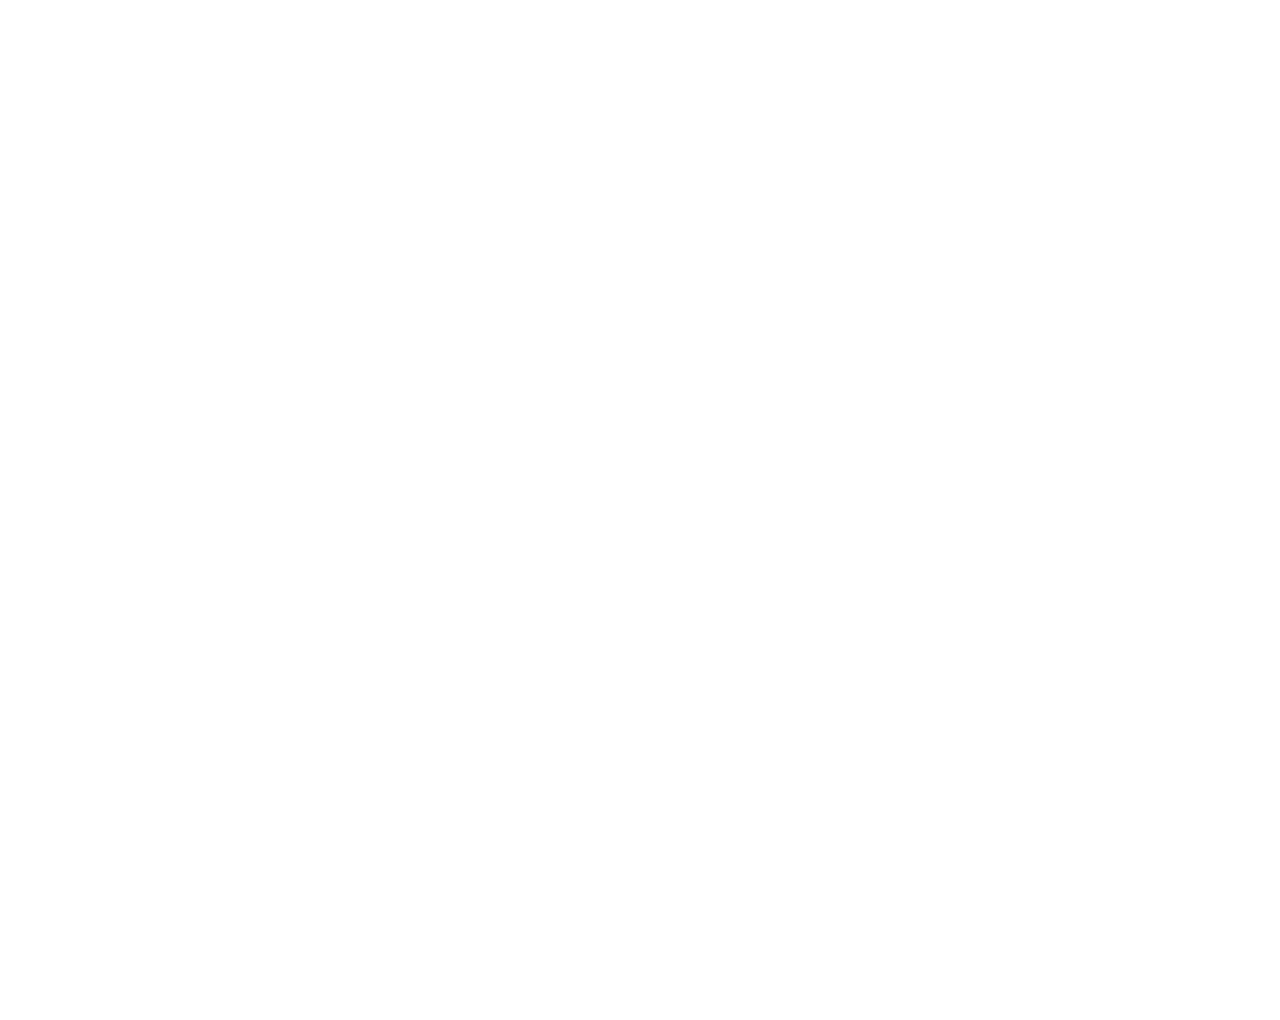
==== framework_ppt/index.html @ d7855a9f "update" ====
<!DOCTYPE html>

<!DOCTYPE html>
<html>
<head>
	<meta charset="utf-8">
	<meta name="viewport" content="width=device-width, initial-scale=1">
	<title>TEST</title>
</head>
<body>

	<iframe src="./wireframe.pdf#toolbar=0" 
		frameBorder="0"
    scrolling="auto"
    height= 1000px
    width=100%></iframe>
</body>
</html>
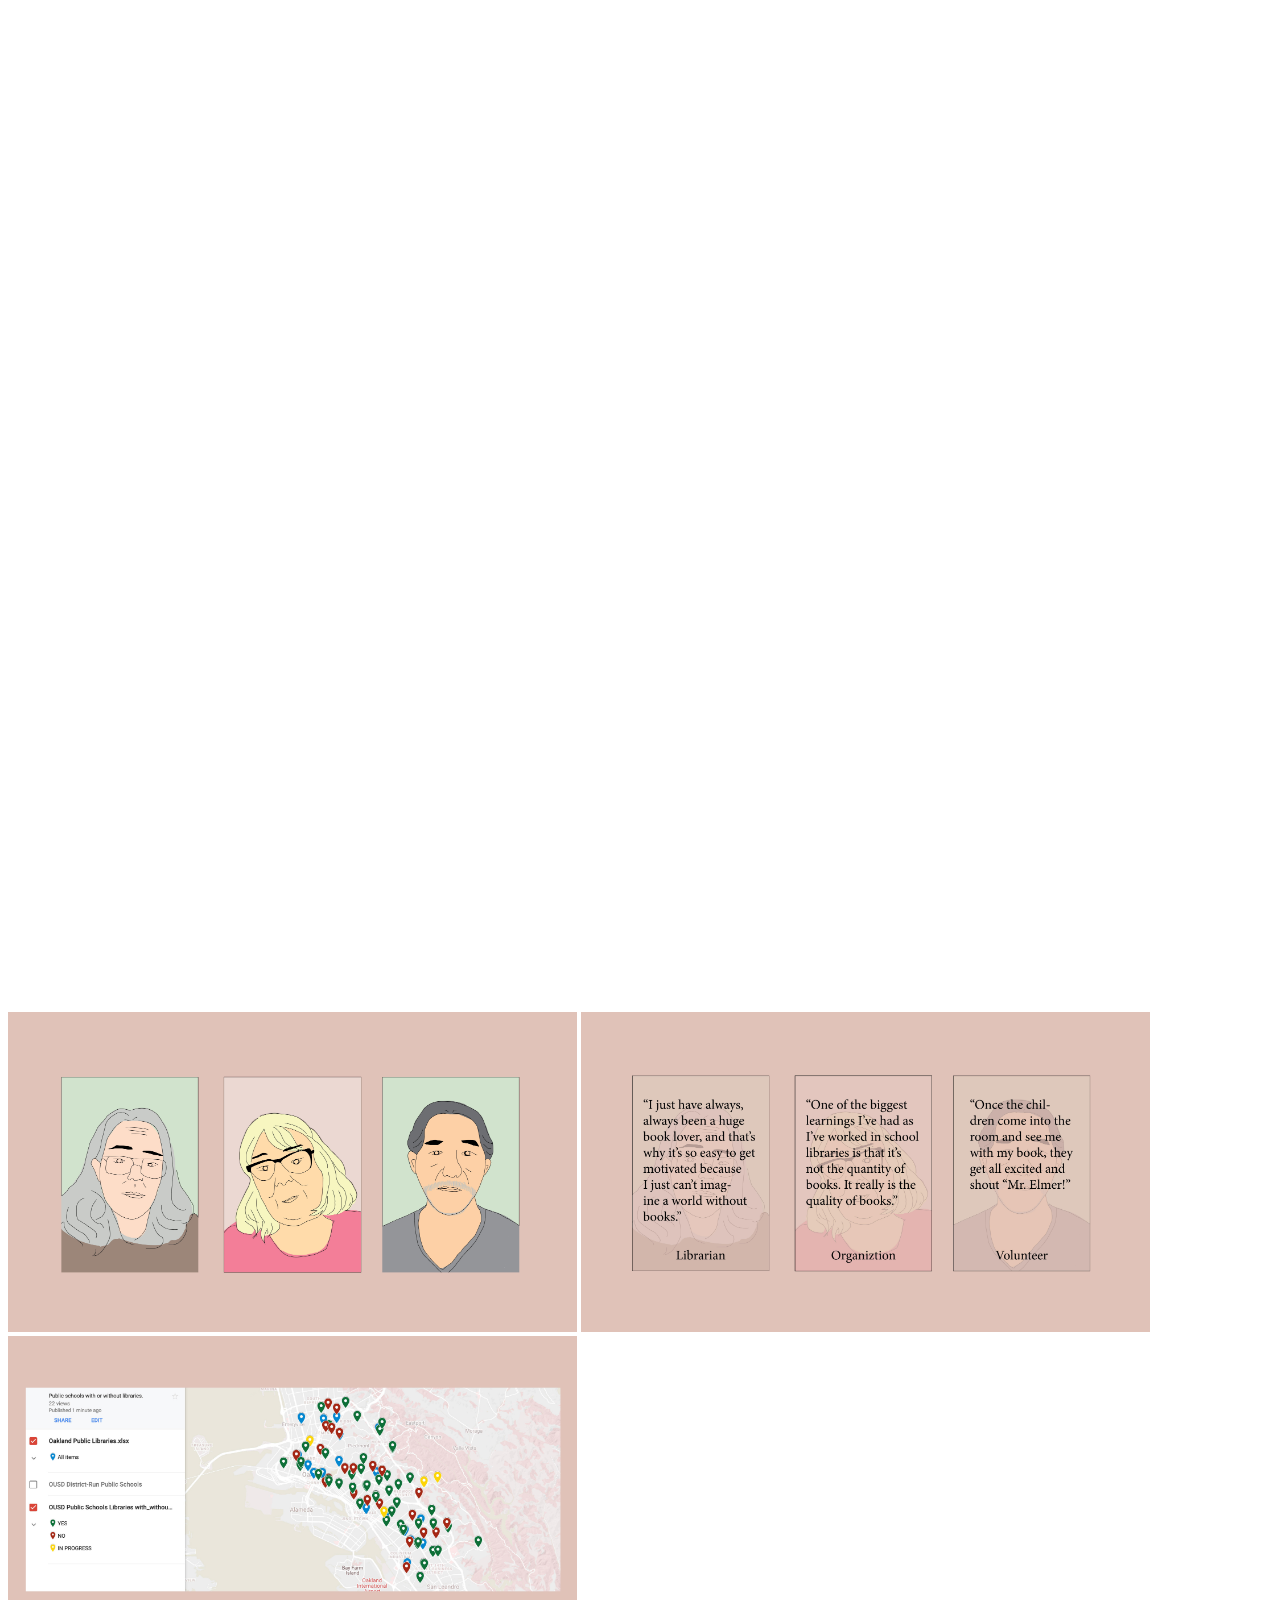
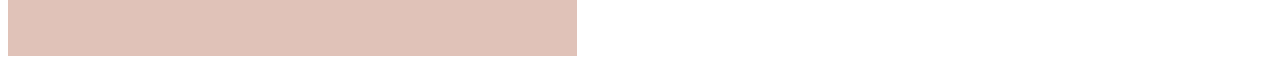
==== commit a1b5d8b6: "update for presentation" ====
--- a/framework_ppt/index.html
+++ b/framework_ppt/index.html
@@ -13,6 +13,12 @@
 		frameBorder="0"
     scrolling="auto"
     height= 1000px
-    width=100%></iframe>
+    width=100%
+    marginheight="0" 
+    marginwidth="0"></iframe>
+
+   <img src="./photo1.jpg" width=45% height=auto>
+   <img src="./photo2.jpg" width=45% height=auto>
+   <img src="./map.jpg" width=45% height=auto>
 </body>
 </html>